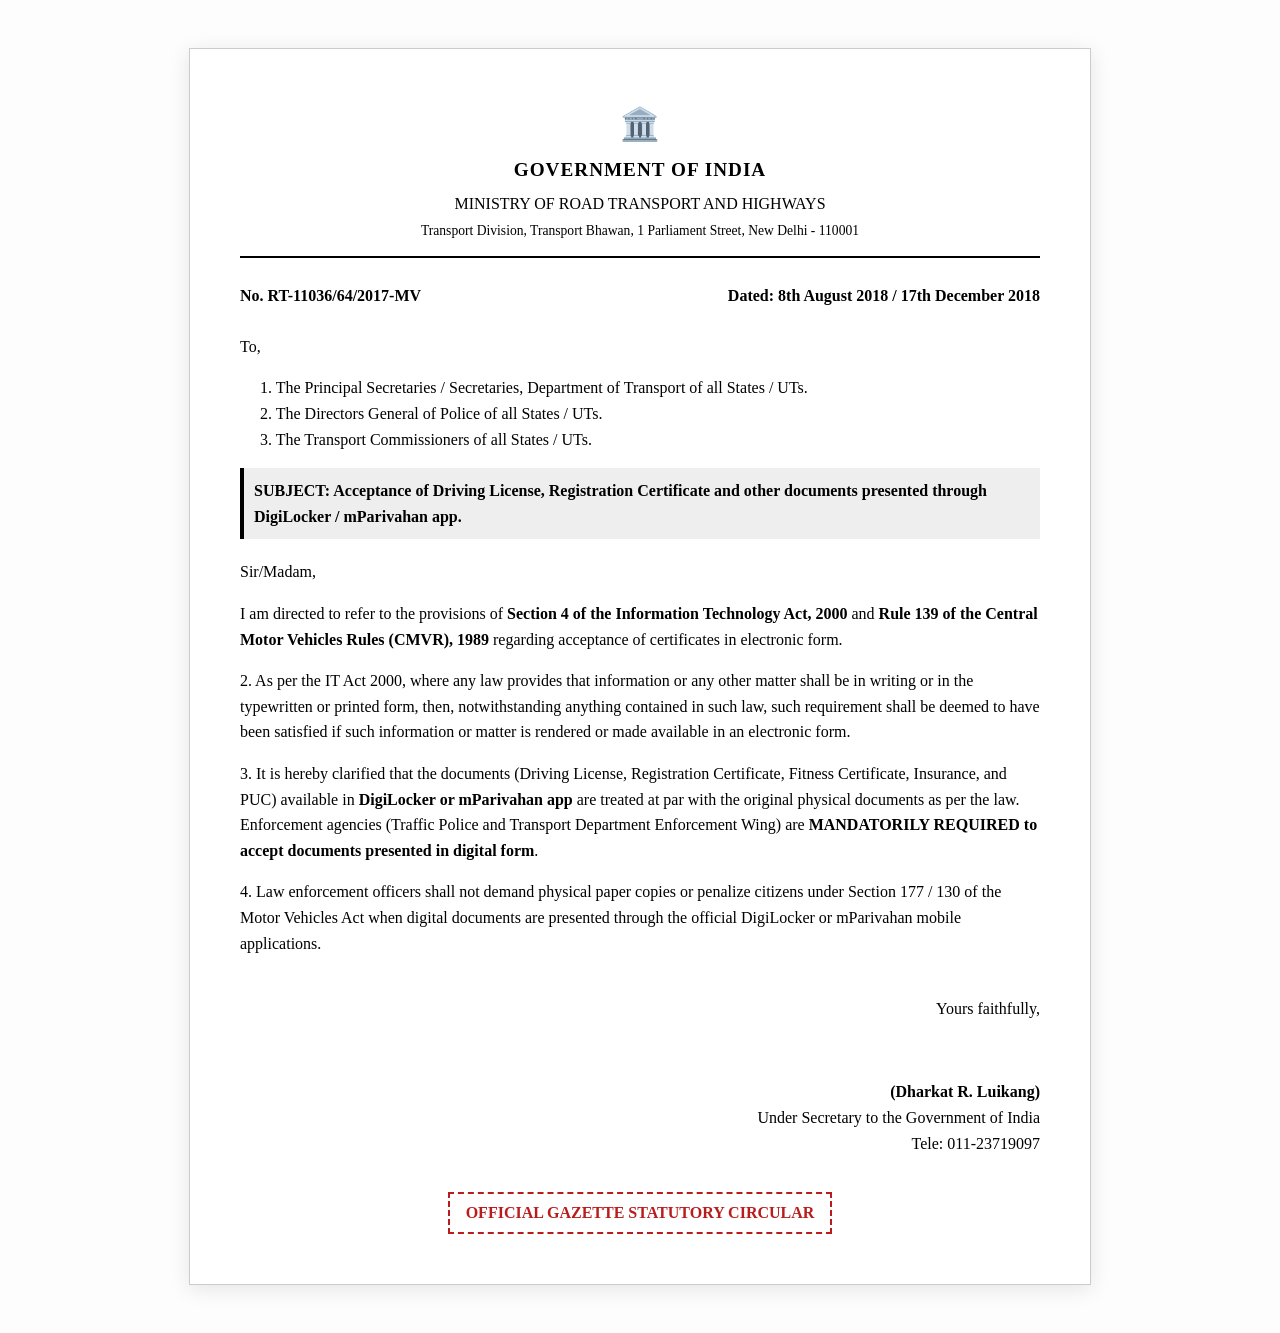
==== docs/MoRTH_Circular_RT11036_64_2017_MV.html @ 8fb51472 "Add official Government of India letterhead circulars and Gazette documents in docs/" ====
<!DOCTYPE html>
<html lang="en">
<head>
  <meta charset="UTF-8">
  <meta name="viewport" content="width=device-width, initial-scale=1.0">
  <title>MoRTH Official Circular RT-11036/64/2017-MV (DigiLocker Validity)</title>
  <style>
    body {
      font-family: 'Times New Roman', Times, serif;
      background: #fdfdfd;
      color: #000;
      padding: 40px 20px;
      line-height: 1.6;
    }
    .paper {
      max-width: 800px;
      margin: 0 auto;
      background: #fff;
      border: 1px solid #ccc;
      padding: 50px;
      box-shadow: 0 4px 20px rgba(0,0,0,0.1);
    }
    .header {
      text-align: center;
      border-bottom: 2px solid #000;
      padding-bottom: 15px;
      margin-bottom: 25px;
    }
    .emblem {
      font-size: 2rem;
      margin-bottom: 5px;
    }
    .header h1 {
      font-size: 1.2rem;
      margin: 0;
      text-transform: uppercase;
      letter-spacing: 1px;
    }
    .header h2 {
      font-size: 1rem;
      margin: 5px 0 0;
      font-weight: normal;
    }
    .ref-line {
      display: flex;
      justify-content: space-between;
      margin-bottom: 25px;
      font-weight: bold;
    }
    .subject {
      font-weight: bold;
      margin-bottom: 20px;
      background: #eee;
      padding: 10px;
      border-left: 4px solid #000;
    }
    .signature {
      margin-top: 40px;
      text-align: right;
    }
    .stamp {
      display: inline-block;
      border: 2px dashed #b91c1c;
      color: #b91c1c;
      padding: 6px 16px;
      font-weight: bold;
      text-transform: uppercase;
      margin-top: 20px;
    }
    @media print {
      body { padding: 0; }
      .paper { border: none; box-shadow: none; padding: 20px; }
    }
  </style>
</head>
<body>

  <div class="paper">
    <div class="header">
      <div class="emblem">🏛️</div>
      <h1>GOVERNMENT OF INDIA</h1>
      <h2>MINISTRY OF ROAD TRANSPORT AND HIGHWAYS</h2>
      <p style="margin: 3px 0 0; font-size: 0.85rem;">Transport Division, Transport Bhawan, 1 Parliament Street, New Delhi - 110001</p>
    </div>

    <div class="ref-line">
      <span>No. RT-11036/64/2017-MV</span>
      <span>Dated: 8th August 2018 / 17th December 2018</span>
    </div>

    <p>To,</p>
    <p style="margin-left: 20px;">
      1. The Principal Secretaries / Secretaries, Department of Transport of all States / UTs.<br>
      2. The Directors General of Police of all States / UTs.<br>
      3. The Transport Commissioners of all States / UTs.
    </p>

    <div class="subject">
      SUBJECT: Acceptance of Driving License, Registration Certificate and other documents presented through DigiLocker / mParivahan app.
    </div>

    <p>Sir/Madam,</p>
    <p>I am directed to refer to the provisions of <strong>Section 4 of the Information Technology Act, 2000</strong> and <strong>Rule 139 of the Central Motor Vehicles Rules (CMVR), 1989</strong> regarding acceptance of certificates in electronic form.</p>

    <p>2. As per the IT Act 2000, where any law provides that information or any other matter shall be in writing or in the typewritten or printed form, then, notwithstanding anything contained in such law, such requirement shall be deemed to have been satisfied if such information or matter is rendered or made available in an electronic form.</p>

    <p>3. It is hereby clarified that the documents (Driving License, Registration Certificate, Fitness Certificate, Insurance, and PUC) available in <strong>DigiLocker or mParivahan app</strong> are treated at par with the original physical documents as per the law. Enforcement agencies (Traffic Police and Transport Department Enforcement Wing) are <strong>MANDATORILY REQUIRED to accept documents presented in digital form</strong>.</p>

    <p>4. Law enforcement officers shall not demand physical paper copies or penalize citizens under Section 177 / 130 of the Motor Vehicles Act when digital documents are presented through the official DigiLocker or mParivahan mobile applications.</p>

    <div class="signature">
      <p>Yours faithfully,</p>
      <br>
      <p><strong>(Dharkat R. Luikang)</strong><br>Under Secretary to the Government of India<br>Tele: 011-23719097</p>
    </div>

    <div style="text-align: center;">
      <div class="stamp">OFFICIAL GAZETTE STATUTORY CIRCULAR</div>
    </div>
  </div>

</body>
</html>
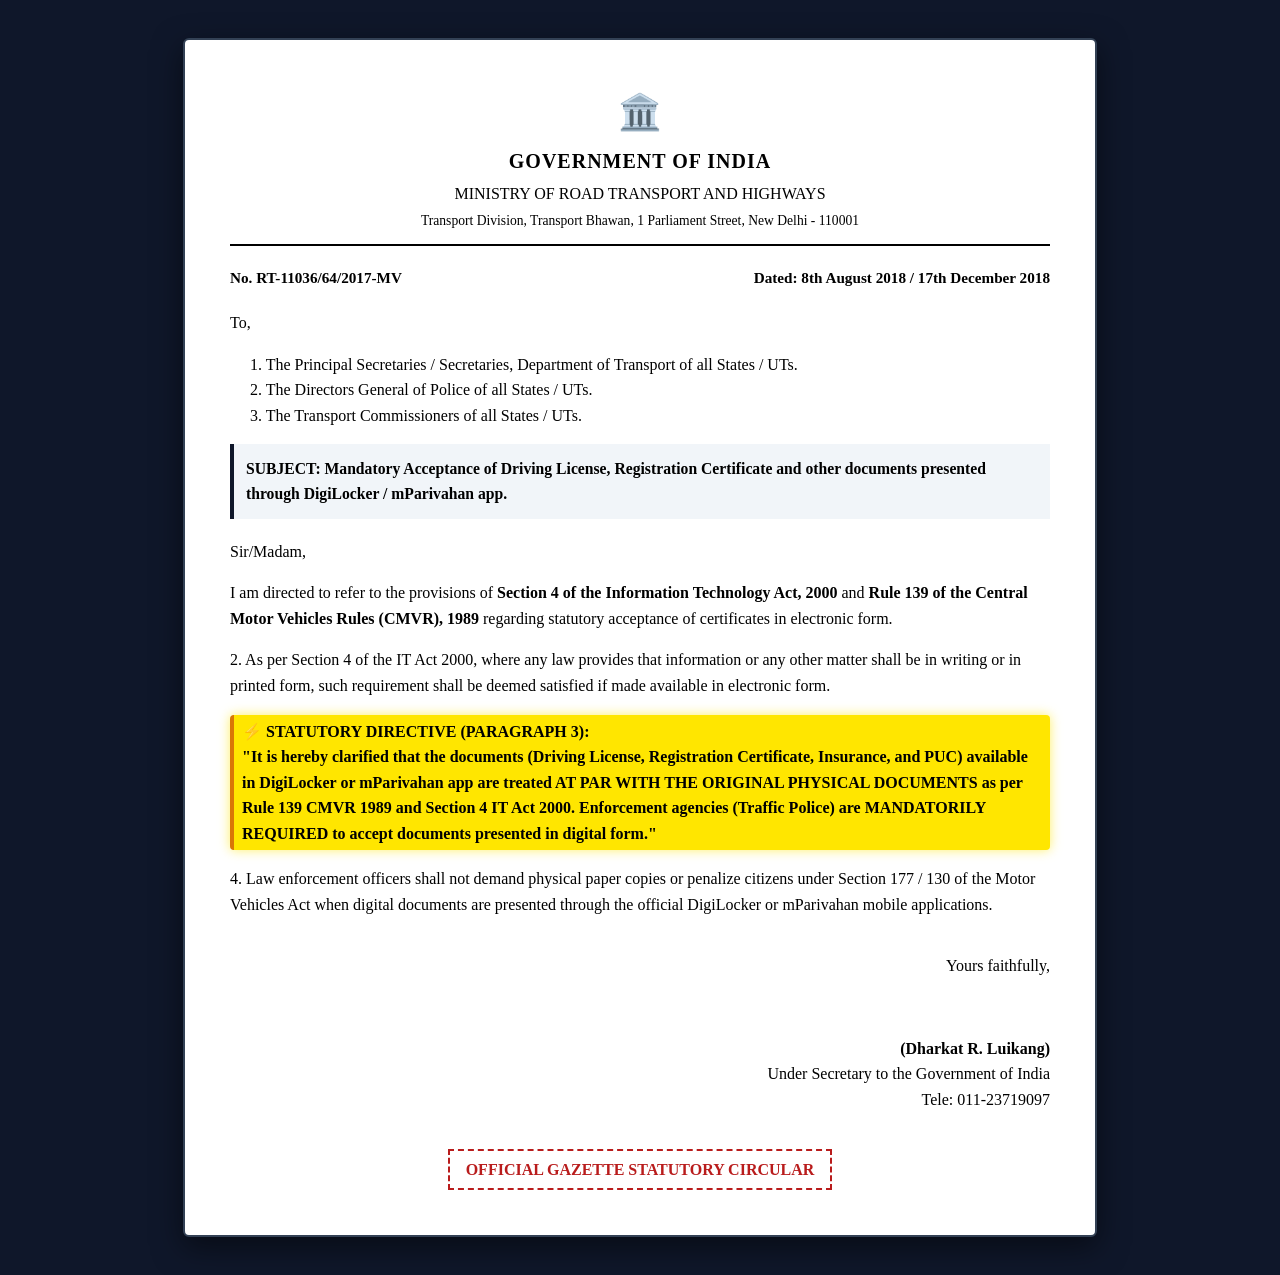
==== commit b9c3b80c: "Add statutory glowing yellow legal highlighter on official government circular documents" ====
--- a/docs/MoRTH_Circular_RT11036_64_2017_MV.html
+++ b/docs/MoRTH_Circular_RT11036_64_2017_MV.html
@@ -7,55 +7,46 @@
   <style>
     body {
       font-family: 'Times New Roman', Times, serif;
-      background: #fdfdfd;
+      background: #0f172a;
       color: #000;
-      padding: 40px 20px;
+      padding: 30px 16px;
       line-height: 1.6;
     }
     .paper {
-      max-width: 800px;
+      max-width: 820px;
       margin: 0 auto;
-      background: #fff;
-      border: 1px solid #ccc;
-      padding: 50px;
-      box-shadow: 0 4px 20px rgba(0,0,0,0.1);
+      background: #ffffff;
+      border: 2px solid #334155;
+      padding: 45px;
+      box-shadow: 0 10px 30px rgba(0,0,0,0.5);
+      border-radius: 6px;
     }
     .header {
       text-align: center;
       border-bottom: 2px solid #000;
-      padding-bottom: 15px;
-      margin-bottom: 25px;
+      padding-bottom: 12px;
+      margin-bottom: 20px;
     }
-    .emblem {
-      font-size: 2rem;
-      margin-bottom: 5px;
-    }
-    .header h1 {
-      font-size: 1.2rem;
-      margin: 0;
-      text-transform: uppercase;
-      letter-spacing: 1px;
-    }
-    .header h2 {
-      font-size: 1rem;
-      margin: 5px 0 0;
-      font-weight: normal;
-    }
+    .emblem { font-size: 2.2rem; margin-bottom: 4px; }
+    .header h1 { font-size: 1.25rem; margin: 0; text-transform: uppercase; letter-spacing: 1px; }
+    .header h2 { font-size: 1rem; margin: 4px 0 0; font-weight: normal; }
     .ref-line {
       display: flex;
       justify-content: space-between;
-      margin-bottom: 25px;
+      margin-bottom: 20px;
       font-weight: bold;
+      font-size: 0.95rem;
     }
     .subject {
       font-weight: bold;
       margin-bottom: 20px;
-      background: #eee;
-      padding: 10px;
-      border-left: 4px solid #000;
+      background: #f1f5f9;
+      padding: 12px;
+      border-left: 4px solid #0f172a;
+      font-size: 0.98rem;
     }
     .signature {
-      margin-top: 40px;
+      margin-top: 35px;
       text-align: right;
     }
     .stamp {
@@ -67,8 +58,29 @@
       text-transform: uppercase;
       margin-top: 20px;
     }
+
+    /* Statutory Yellow Legal Highlighter Effect */
+    .legal-highlight {
+      background: #ffe600;
+      color: #000;
+      padding: 4px 8px;
+      border-radius: 4px;
+      font-weight: 700;
+      box-shadow: 0 0 12px rgba(255, 230, 0, 0.6);
+      display: block;
+      margin: 12px 0;
+      border-left: 4px solid #d97706;
+      animation: highlightPulse 2s infinite ease-in-out;
+    }
+
+    @keyframes highlightPulse {
+      0% { box-shadow: 0 0 10px rgba(255, 230, 0, 0.4); }
+      50% { box-shadow: 0 0 22px rgba(255, 230, 0, 0.9); }
+      100% { box-shadow: 0 0 10px rgba(255, 230, 0, 0.4); }
+    }
+
     @media print {
-      body { padding: 0; }
+      body { padding: 0; background: #fff; }
       .paper { border: none; box-shadow: none; padding: 20px; }
     }
   </style>
@@ -96,15 +108,19 @@
     </p>
 
     <div class="subject">
-      SUBJECT: Acceptance of Driving License, Registration Certificate and other documents presented through DigiLocker / mParivahan app.
+      SUBJECT: Mandatory Acceptance of Driving License, Registration Certificate and other documents presented through DigiLocker / mParivahan app.
     </div>
 
     <p>Sir/Madam,</p>
-    <p>I am directed to refer to the provisions of <strong>Section 4 of the Information Technology Act, 2000</strong> and <strong>Rule 139 of the Central Motor Vehicles Rules (CMVR), 1989</strong> regarding acceptance of certificates in electronic form.</p>
+    <p>I am directed to refer to the provisions of <strong>Section 4 of the Information Technology Act, 2000</strong> and <strong>Rule 139 of the Central Motor Vehicles Rules (CMVR), 1989</strong> regarding statutory acceptance of certificates in electronic form.</p>
 
-    <p>2. As per the IT Act 2000, where any law provides that information or any other matter shall be in writing or in the typewritten or printed form, then, notwithstanding anything contained in such law, such requirement shall be deemed to have been satisfied if such information or matter is rendered or made available in an electronic form.</p>
+    <p>2. As per Section 4 of the IT Act 2000, where any law provides that information or any other matter shall be in writing or in printed form, such requirement shall be deemed satisfied if made available in electronic form.</p>
 
-    <p>3. It is hereby clarified that the documents (Driving License, Registration Certificate, Fitness Certificate, Insurance, and PUC) available in <strong>DigiLocker or mParivahan app</strong> are treated at par with the original physical documents as per the law. Enforcement agencies (Traffic Police and Transport Department Enforcement Wing) are <strong>MANDATORILY REQUIRED to accept documents presented in digital form</strong>.</p>
+    <!-- HIGHLIGHTED STATUTORY CLAUSE -->
+    <mark id="highlight-digilocker" class="legal-highlight">
+      ⚡ STATUTORY DIRECTIVE (PARAGRAPH 3):<br>
+      "It is hereby clarified that the documents (Driving License, Registration Certificate, Insurance, and PUC) available in DigiLocker or mParivahan app are treated AT PAR WITH THE ORIGINAL PHYSICAL DOCUMENTS as per Rule 139 CMVR 1989 and Section 4 IT Act 2000. Enforcement agencies (Traffic Police) are MANDATORILY REQUIRED to accept documents presented in digital form."
+    </mark>
 
     <p>4. Law enforcement officers shall not demand physical paper copies or penalize citizens under Section 177 / 130 of the Motor Vehicles Act when digital documents are presented through the official DigiLocker or mParivahan mobile applications.</p>
 
